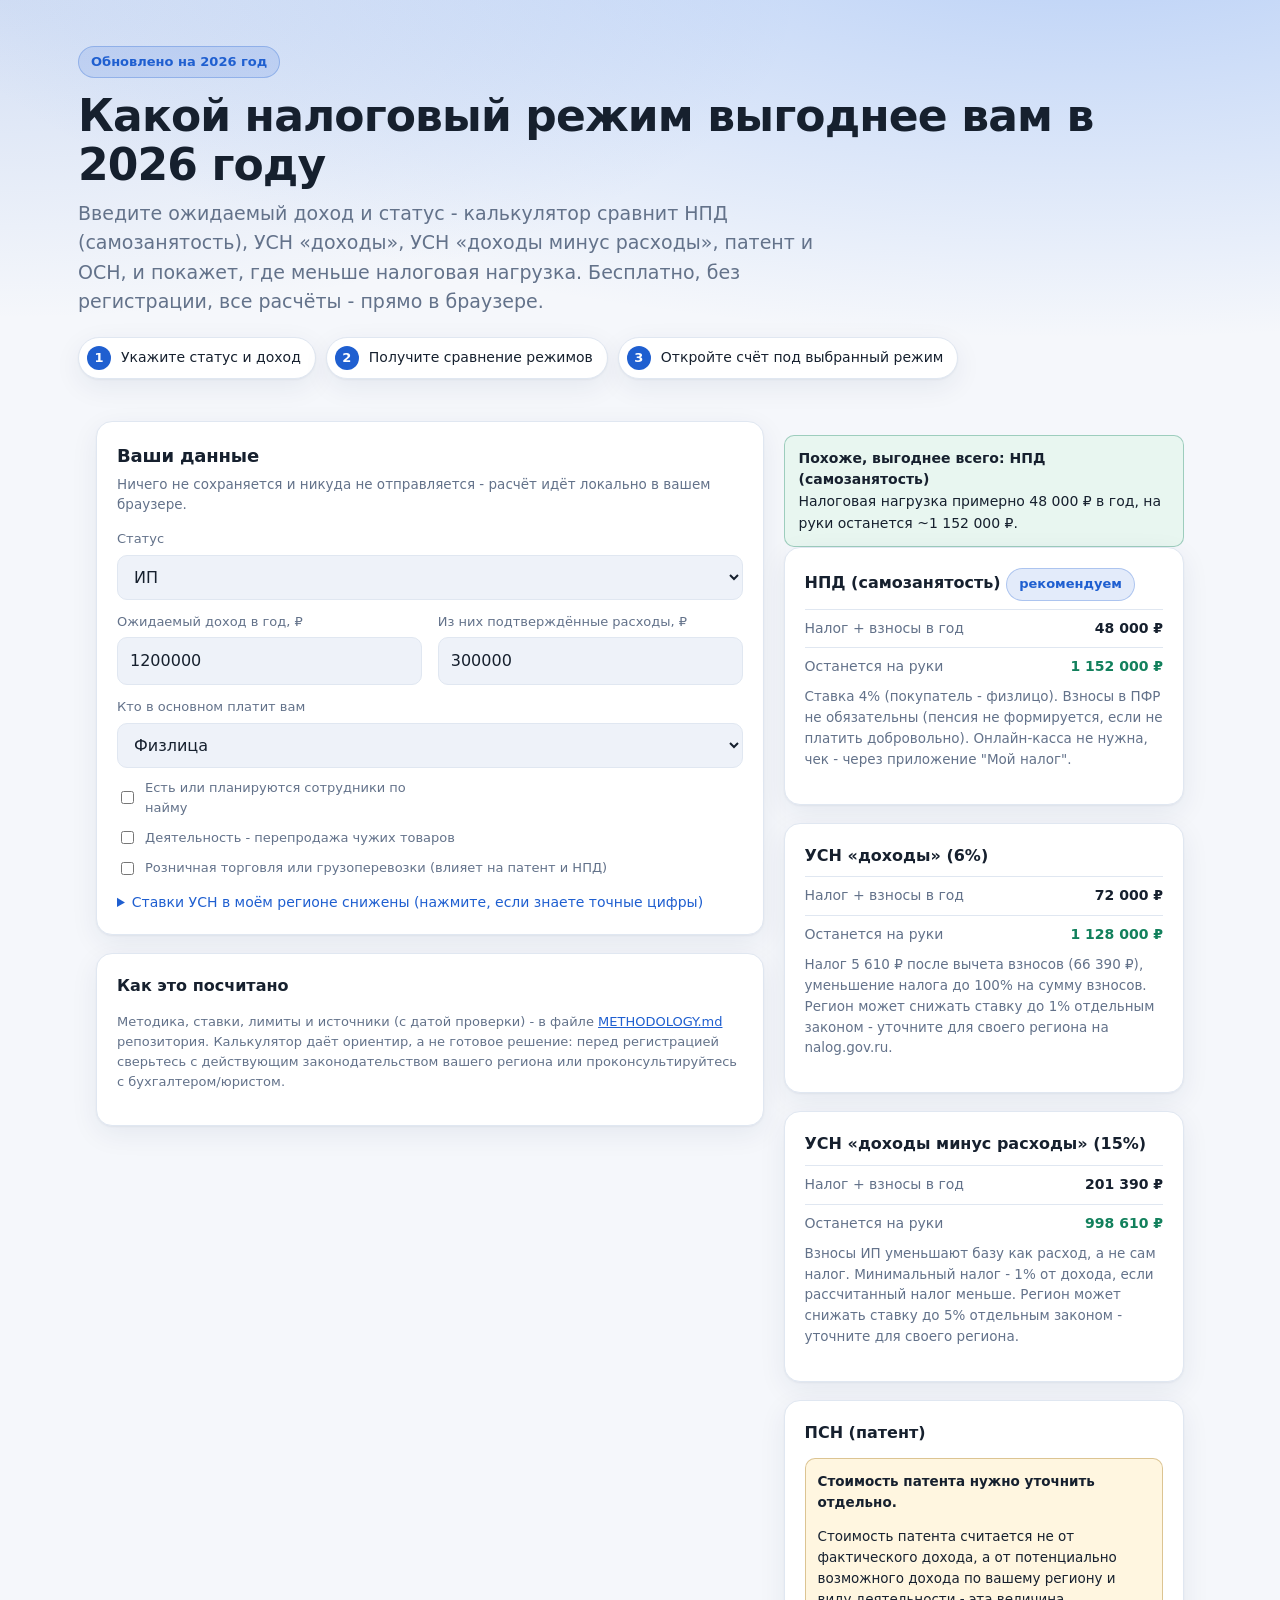
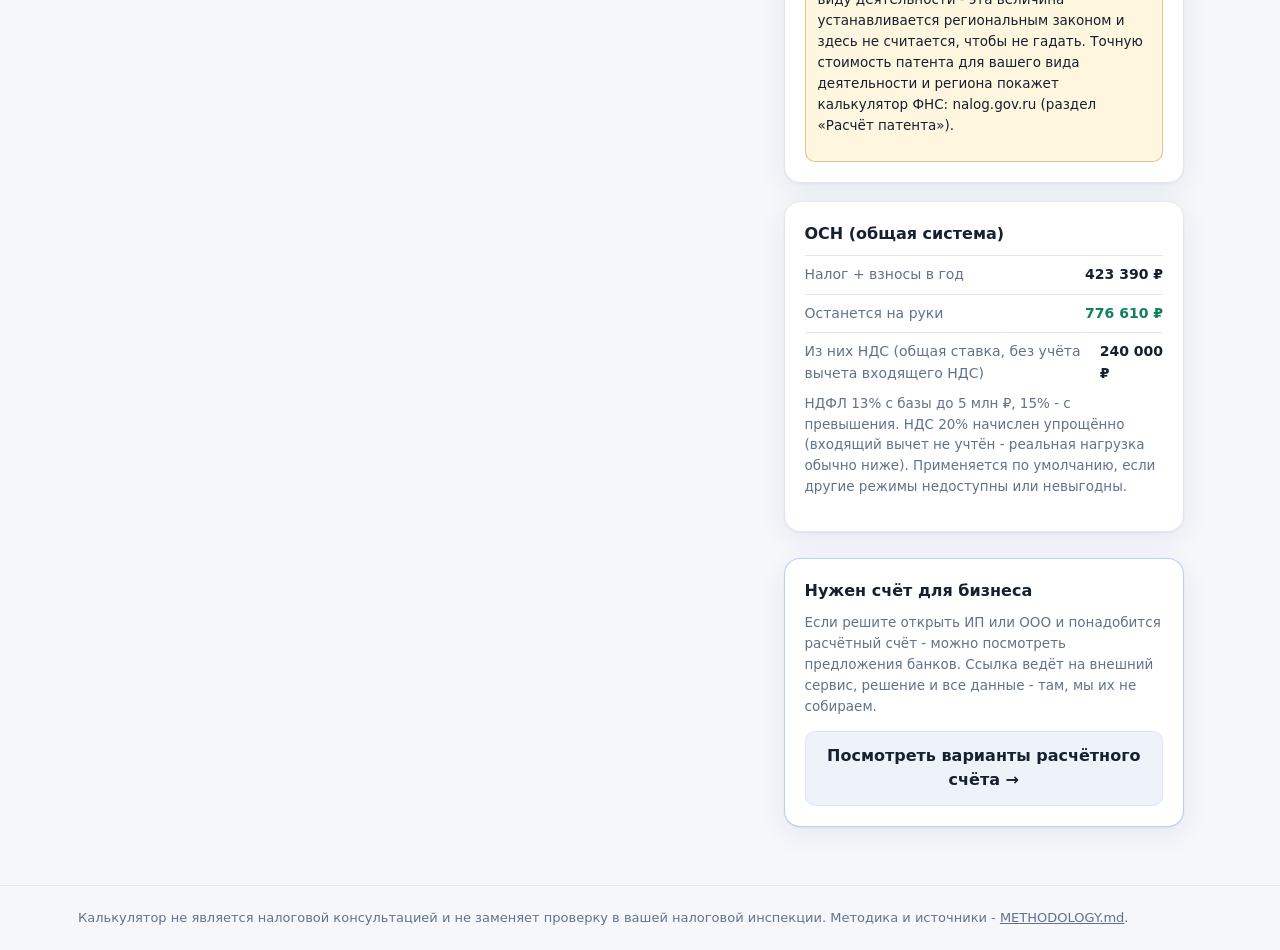
==== index.html @ a4907ee7 "feat: публикация налогового калькулятора" ====
<!DOCTYPE html>
<html lang="ru">
<head>
<meta charset="UTF-8">
<meta name="viewport" content="width=device-width, initial-scale=1">
<title>Какой налоговый режим выгоднее ИП и самозанятым - калькулятор 2026</title>
<meta name="description" content="Бесплатный калькулятор налогов для ИП, самозанятых и физлиц: сравнение НПД, УСН «доходы», УСН «доходы минус расходы», патента и ОСН по вашим цифрам за 2026 год.">
<meta name="keywords" content="налоговый калькулятор, УСН, НПД, самозанятые, патент, ИП, налоги 2026, какой режим выгоднее">
<link rel="canonical" href="https://kalkulyator-nalogov.github.io/">
<meta property="og:type" content="website">
<meta property="og:title" content="Какой налоговый режим выгоднее в 2026 году - калькулятор для ИП и самозанятых">
<meta property="og:description" content="Сравните НПД, УСН, патент и ОСН по своим цифрам за 30 секунд. Бесплатно, без регистрации.">
<meta property="og:url" content="https://kalkulyator-nalogov.github.io/">
<meta name="twitter:card" content="summary">
<link rel="stylesheet" href="style.css">
<style>
  .rko-block{margin-top:26px}
  .rko-block .card{border-color:color-mix(in srgb,var(--ac) 30%,transparent)}
  footer.foot a{color:var(--mut);text-decoration:underline}
</style>
<script type="application/ld+json">
{
  "@context": "https://schema.org",
  "@type": "WebApplication",
  "name": "Налоговый калькулятор для ИП и самозанятых",
  "applicationCategory": "FinanceApplication",
  "operatingSystem": "Any",
  "offers": { "@type": "Offer", "price": "0", "priceCurrency": "RUB" },
  "description": "Онлайн-калькулятор сравнивает НПД, УСН «доходы», УСН «доходы минус расходы», патент и ОСН по введённым данным и подсказывает, какой налоговый режим выгоднее в 2026 году."
}
</script>
</head>
<body>
<div class="hero">
  <div class="container">
    <span class="badge">Обновлено на 2026 год</span>
    <h1>Какой налоговый режим выгоднее вам в 2026 году</h1>
    <p class="lead">Введите ожидаемый доход и статус - калькулятор сравнит НПД (самозанятость), УСН «доходы», УСН «доходы минус расходы», патент и ОСН, и покажет, где меньше налоговая нагрузка. Бесплатно, без регистрации, все расчёты - прямо в браузере.</p>
    <div class="steps">
      <div class="step"><b>1</b> Укажите статус и доход</div>
      <div class="step"><b>2</b> Получите сравнение режимов</div>
      <div class="step"><b>3</b> Откройте счёт под выбранный режим</div>
    </div>
  </div>
</div>

<div class="container">
<div class="layout">
  <div>
    <form name="calc" class="card" autocomplete="off">
      <h2>Ваши данные</h2>
      <p class="hint">Ничего не сохраняется и никуда не отправляется - расчёт идёт локально в вашем браузере.</p>

      <label for="status">Статус</label>
      <select id="status" name="status">
        <option value="fiz">Физлицо (ещё не зарегистрирован)</option>
        <option value="ip" selected>ИП</option>
        <option value="ur">ООО</option>
      </select>

      <div class="grid2">
        <div>
          <label for="income">Ожидаемый доход в год, ₽</label>
          <input id="income" name="income" type="text" inputmode="decimal" value="1200000">
        </div>
        <div>
          <label for="expenses">Из них подтверждённые расходы, ₽</label>
          <input id="expenses" name="expenses" type="text" inputmode="decimal" value="300000">
        </div>
      </div>

      <label for="buyerType">Кто в основном платит вам</label>
      <select id="buyerType" name="buyerType">
        <option value="fiz">Физлица</option>
        <option value="ur">Юрлица / ИП</option>
      </select>

      <div class="grid2">
        <div class="check"><input id="hasStaff" name="hasStaff" type="checkbox"> <label for="hasStaff" style="margin:0">Есть или планируются сотрудники по найму</label></div>
        <div id="staffCountRow" style="display:none">
          <label for="staffCount">Сколько сотрудников</label>
          <input id="staffCount" name="staffCount" type="text" inputmode="numeric" value="1">
        </div>
      </div>

      <div class="check"><input id="resale" name="resale" type="checkbox"> <label for="resale" style="margin:0">Деятельность - перепродажа чужих товаров</label></div>
      <div class="check"><input id="excludedActivity" name="excludedActivity" type="checkbox"> <label for="excludedActivity" style="margin:0">Розничная торговля или грузоперевозки (влияет на патент и НПД)</label></div>

      <details style="margin-top:14px">
        <summary style="cursor:pointer;color:var(--ac);font-size:14px">Ставки УСН в моём регионе снижены (нажмите, если знаете точные цифры)</summary>
        <div class="grid2" style="margin-top:10px">
          <div>
            <label for="usnIncomeRate">Ставка УСН «доходы», %</label>
            <input id="usnIncomeRate" name="usnIncomeRate" type="text" inputmode="decimal" value="6">
          </div>
          <div>
            <label for="usnDrRate">Ставка УСН «доходы минус расходы», %</label>
            <input id="usnDrRate" name="usnDrRate" type="text" inputmode="decimal" value="15">
          </div>
        </div>
        <p class="hint tiny">По умолчанию стоят базовые федеральные ставки 6% и 15%. Регион может снижать их отдельным законом - точную ставку для своего региона и вида деятельности уточните на nalog.gov.ru или в своей налоговой.</p>
      </details>
    </form>

    <div class="card note-card">
      <h3>Как это посчитано</h3>
      <p>Методика, ставки, лимиты и источники (с датой проверки) - в файле <a href="METHODOLOGY.md">METHODOLOGY.md</a> репозитория. Калькулятор даёт ориентир, а не готовое решение: перед регистрацией сверьтесь с действующим законодательством вашего региона или проконсультируйтесь с бухгалтером/юристом.</p>
    </div>
  </div>

  <div>
    <div id="bestBox"></div>
    <div id="warnings"></div>
    <div id="results"></div>

    <div class="rko-block">
      <div class="card">
        <h3>Нужен счёт для бизнеса</h3>
        <p class="hint">Если решите открыть ИП или ООО и понадобится расчётный счёт - можно посмотреть предложения банков. Ссылка ведёт на внешний сервис, решение и все данные - там, мы их не собираем.</p>
        <a id="rkoLink" class="offer" href="https://rko-group.ru/" target="_blank" rel="noopener nofollow sponsored">
          <button type="button">Посмотреть варианты расчётного счёта →</button>
        </a>
      </div>
    </div>
  </div>
</div>
</div>

<footer class="foot">
  <div class="container">
    Калькулятор не является налоговой консультацией и не заменяет проверку в вашей налоговой инспекции. Методика и источники - <a href="METHODOLOGY.md">METHODOLOGY.md</a>.
  </div>
</footer>

<script src="app.js"></script>
</body>
</html>
---- style.css ----
/* Дизайн-система страницы. Все цвета - переменные: тёмная тема поддержана. */
:root{
  --bg:#f5f7fb;--surface:#fff;--surface-2:#eef2f9;--tx:#16202e;--mut:#63728a;--line:#e0e7f1;
  --ac:#1f5fd0;--ac-2:#5b93ef;--ac-ink:#fff;--ok:#12805c;--ok-bg:#e8f6f0;--bad:#c0392b;--bad-bg:#fdeceb;
  --warn:#9a6700;--warn-bg:#fff6e0;
  --r:16px;--r-sm:10px;--sh:0 1px 2px rgba(20,40,80,.05),0 8px 28px rgba(20,40,80,.07);
  --font:ui-sans-serif,system-ui,-apple-system,"Segoe UI",Roboto,"Helvetica Neue",Arial,sans-serif;
}
@media(prefers-color-scheme:dark){:root{
  --bg:#0f141c;--surface:#171e28;--surface-2:#1f2836;--tx:#e9eef6;--mut:#9aa8bd;--line:#2a3543;
  --ac:#6ba1ff;--ac-2:#2f5ea8;--ac-ink:#0b1017;--ok:#4fc79b;--ok-bg:#12291f;--bad:#f08a7f;--bad-bg:#2b1715;
  --warn:#e2b45a;--warn-bg:#2a2313;--sh:0 1px 2px rgba(0,0,0,.4),0 8px 28px rgba(0,0,0,.35)}}
*{box-sizing:border-box}
body{margin:0;background:var(--bg);color:var(--tx);font:16px/1.55 var(--font);-webkit-font-smoothing:antialiased}
.container{max-width:1160px;margin:0 auto;padding:0 18px}
a{color:var(--ac)}

.hero{background:radial-gradient(1200px 420px at 85% -20%,color-mix(in srgb,var(--ac-2) 40%,transparent),transparent),radial-gradient(800px 320px at 0% 0%,color-mix(in srgb,var(--ac) 16%,transparent),transparent);padding:46px 0 28px}
.badge{display:inline-flex;gap:8px;align-items:center;font-size:13px;color:var(--ac);background:color-mix(in srgb,var(--ac) 12%,transparent);border:1px solid color-mix(in srgb,var(--ac) 28%,transparent);padding:5px 12px;border-radius:999px;font-weight:600}
h1{font-size:clamp(28px,5vw,44px);line-height:1.1;margin:14px 0 10px;letter-spacing:-.02em}
.lead{color:var(--mut);font-size:clamp(16px,2.2vw,19px);max-width:760px;margin:0}
.steps{display:flex;flex-wrap:wrap;gap:10px;margin-top:20px}
.step{display:flex;gap:10px;align-items:center;background:var(--surface);border:1px solid var(--line);border-radius:999px;padding:8px 14px 8px 8px;font-size:14px;box-shadow:var(--sh)}
.step b{display:grid;place-items:center;width:24px;height:24px;border-radius:50%;background:var(--ac);color:var(--ac-ink);font-size:13px}

.layout{display:grid;grid-template-columns:1.25fr .75fr;gap:20px;align-items:start;padding:14px 18px 40px}
@media(max-width:940px){.layout{grid-template-columns:1fr}}
.card{background:var(--surface);border:1px solid var(--line);border-radius:var(--r);padding:20px;margin-bottom:18px;box-shadow:var(--sh)}
.card h2{font-size:18px;margin:0 0 4px;letter-spacing:-.01em}
.card h3{font-size:16px;margin:0 0 8px}
.hint{color:var(--mut);font-size:13.5px;margin:0 0 14px}

label{display:block;font-size:13px;color:var(--mut);margin:12px 0 5px;font-weight:500}
input,select,textarea{width:100%;padding:11px 12px;border:1px solid var(--line);border-radius:var(--r-sm);background:var(--surface-2);color:var(--tx);font:inherit}
input:focus,select:focus,textarea:focus{outline:none;border-color:var(--ac);box-shadow:0 0 0 3px color-mix(in srgb,var(--ac) 18%,transparent)}
textarea{resize:vertical}
.grid2{display:grid;grid-template-columns:1fr 1fr;gap:0 16px}
@media(max-width:620px){.grid2{grid-template-columns:1fr}}
.grid2 .wide{grid-column:1/-1}

/* Регион */
.region-box{margin-top:16px;background:var(--surface-2);border:1px solid var(--line);border-radius:var(--r-sm);padding:14px}
.region-grid{display:grid;grid-template-columns:repeat(4,1fr);gap:10px}
@media(max-width:620px){.region-grid{grid-template-columns:repeat(2,1fr)}}
.region-grid div{background:var(--surface);border:1px solid var(--line);border-radius:var(--r-sm);padding:10px}
.region-grid span{display:block;font-size:12px;color:var(--mut)}
.region-grid b{font-size:17px}
.npa{font-size:13px;margin:12px 0 4px}
.src{font-size:12px;color:var(--mut);margin:0}
.link-btn{background:none;border:none;color:var(--ac);cursor:pointer;font:inherit;text-decoration:underline;padding:0 0 0 8px}

/* Ниши */
.chips{display:flex;flex-wrap:wrap;gap:8px;margin-bottom:8px}
.chip{background:var(--surface-2);border:1px solid var(--line);border-radius:999px;padding:8px 14px;font:inherit;font-size:14px;color:var(--tx);cursor:pointer}
.chip:hover{border-color:var(--ac)}
.chip.on{background:var(--ac);color:var(--ac-ink);border-color:var(--ac)}

/* Смета */
.est-head,.est-row{display:grid;grid-template-columns:1fr 200px 130px 34px;gap:8px;align-items:center}
.est-head{font-size:12px;color:var(--mut);padding:0 0 6px}
.est-row{margin-bottom:8px}
@media(max-width:700px){.est-head{display:none}.est-row{grid-template-columns:1fr 1fr;grid-auto-rows:auto}.est-row .e-name{grid-column:1/-1}}
.del{background:none;border:1px solid var(--line);border-radius:8px;color:var(--mut);cursor:pointer;height:38px;font-size:18px;line-height:1}
.del:hover{color:var(--bad);border-color:var(--bad)}
.add{margin-top:6px;background:none;border:1px dashed var(--line);border-radius:var(--r-sm);color:var(--ac);padding:9px 14px;font:inherit;cursor:pointer}
.limits{margin-top:16px;display:grid;gap:8px}
.lim{display:grid;grid-template-columns:1fr 110px 170px;gap:10px;align-items:center;font-size:13px}
@media(max-width:620px){.lim{grid-template-columns:1fr 90px}.lim b{grid-column:1/-1;text-align:right}}
.lim .bar{height:8px;background:var(--surface-2);border-radius:99px;overflow:hidden}
.lim .bar i{display:block;height:100%;background:var(--ac)}
.lim.bad .bar i{background:var(--bad)}
.lim.bad b{color:var(--bad)}
.lim.total{border-top:1px solid var(--line);padding-top:8px;font-weight:600}

/* Вердикты */
.verdict{margin-top:14px;padding:12px 14px;border-radius:var(--r-sm);background:var(--surface-2);font-size:14px;border:1px solid var(--line)}
.verdict.ok{background:var(--ok-bg);border-color:color-mix(in srgb,var(--ok) 35%,transparent)}
.verdict.bad{background:var(--bad-bg);border-color:color-mix(in srgb,var(--bad) 35%,transparent)}

/* Итог */
.result .big{font-size:36px;font-weight:700;letter-spacing:-.02em;margin-top:8px}
.result .sub{color:var(--mut);font-size:13px;margin-bottom:12px}
.res-row{display:flex;justify-content:space-between;gap:10px;padding:8px 0;border-top:1px solid var(--line);font-size:14px}
.res-row span{color:var(--mut)}
.res-row b.g{color:var(--ok)}
.res-row b.n{color:var(--mut)}
.issues{margin-top:12px;padding:12px;border-radius:var(--r-sm);font-size:13.5px}
.issues ul{margin:6px 0 0;padding-left:18px}
.issues.bad{background:var(--bad-bg);color:var(--tx);border:1px solid color-mix(in srgb,var(--bad) 35%,transparent)}
.issues.warn{background:var(--warn-bg);border:1px solid color-mix(in srgb,var(--warn) 35%,transparent)}
.issues.good{background:var(--ok-bg);border:1px solid color-mix(in srgb,var(--ok) 35%,transparent)}
.actions{display:grid;gap:8px;margin-top:16px}
button.primary{background:var(--ac);color:var(--ac-ink);border:none}
.actions button,.modal-actions button,.offer button{padding:12px 16px;border-radius:var(--r-sm);border:1px solid var(--line);background:var(--surface-2);color:var(--tx);font:inherit;font-weight:600;cursor:pointer}
.actions button:hover,.offer button:hover{filter:brightness(1.05)}

/* Предложение услуги */
.offer .price{display:flex;align-items:baseline;gap:8px;margin:10px 0}
.offer .price b{font-size:26px}
.offer .price span{color:var(--mut);font-size:13px}
.offer button{width:100%}
.fine{font-size:12px;color:var(--mut);margin:10px 0 0}
.note-card p{font-size:13px;color:var(--mut)}

/* Риски */
.card.warn{border-color:color-mix(in srgb,var(--warn) 45%,transparent);background:var(--warn-bg)}
.cases{font-size:14px;padding-left:18px}
.cases li{margin-bottom:8px}
.rule{font-size:14px;background:var(--surface);border:1px solid var(--line);border-radius:var(--r-sm);padding:12px}

.faq-item{border-top:1px solid var(--line);padding:12px 0}
.faq-item h3{font-size:15px;margin:0 0 4px}
.faq-item p{margin:0;font-size:14px;color:var(--mut)}

.foot{border-top:1px solid var(--line);padding:22px 0;color:var(--mut);font-size:13px}

/* Модальные окна */
dialog{border:1px solid var(--line);border-radius:var(--r);padding:0;background:var(--surface);color:var(--tx);max-width:520px;width:92%}
dialog::backdrop{background:rgba(10,20,35,.55)}
.modal{padding:20px}
.modal h3{margin:0 0 6px}
.modal-actions{display:flex;gap:8px;justify-content:flex-end;margin-top:14px}
.check{display:flex;align-items:center;gap:8px;font-size:13px;color:var(--mut);margin-top:10px}
.check input{width:auto}
.hint.tiny{font-size:12px;margin:4px 0 0}
/* Платный доступ */
.offer .what{font-size:13.5px;color:var(--mut);padding-left:18px;margin:0 0 10px}
.offer .what li{margin-bottom:6px}
button.locked::after{content:' 🔒';font-size:12px}
.preview{max-height:230px;overflow:hidden;position:relative;border:1px solid var(--line);border-radius:var(--r-sm);
  padding:14px;background:var(--surface-2);font-size:13.5px}
.preview::after{content:'';position:absolute;left:0;right:0;bottom:0;height:90px;
  background:linear-gradient(transparent,var(--surface-2))}
.preview h1{font-size:17px;margin:0 0 4px}
.preview h2{font-size:14px;margin:10px 0 4px}
.preview table{width:100%;border-collapse:collapse;font-size:12px}
.preview td,.preview th{border:1px solid var(--line);padding:3px 5px}
.paywall{margin-top:14px;padding:14px;border:1px solid var(--ac);border-radius:var(--r-sm);background:color-mix(in srgb,var(--ac) 6%,transparent)}
.paywall button.primary{width:100%;padding:12px;border:none;border-radius:var(--r-sm);font:inherit;font-weight:600;background:var(--ac);color:var(--ac-ink);cursor:pointer}
.code-row{display:flex;gap:8px}
.code-row button{padding:11px 16px;border:1px solid var(--line);border-radius:var(--r-sm);background:var(--surface-2);color:var(--tx);font:inherit;cursor:pointer;white-space:nowrap}
.err{color:var(--bad);font-size:13px;margin:8px 0 0;min-height:1em}
.q{display:inline-grid;place-items:center;width:16px;height:16px;border-radius:50%;background:var(--surface-2);border:1px solid var(--line);font-size:11px;cursor:help;color:var(--mut)}

.print-only{display:none}

/* Уведомление вместо alert: на телефоне системное окно легко пропустить, а ссылку - нет. */
.toast{position:fixed;left:50%;transform:translateX(-50%);bottom:18px;z-index:99;max-width:min(560px,92vw);
  background:var(--surface);border:1px solid var(--ac);border-radius:var(--r-sm);box-shadow:var(--sh);
  padding:12px 14px;font-size:14px;display:flex;gap:10px;align-items:center;flex-wrap:wrap}
.toast a{font-weight:600}
.toast button{background:none;border:none;color:var(--mut);font-size:18px;cursor:pointer;margin-left:auto}

/* Страница без JavaScript: честно говорим, что калькулятор не посчитает. */
.noscript{margin:18px;padding:14px;border:1px solid var(--bad);background:var(--bad-bg);border-radius:var(--r-sm)}
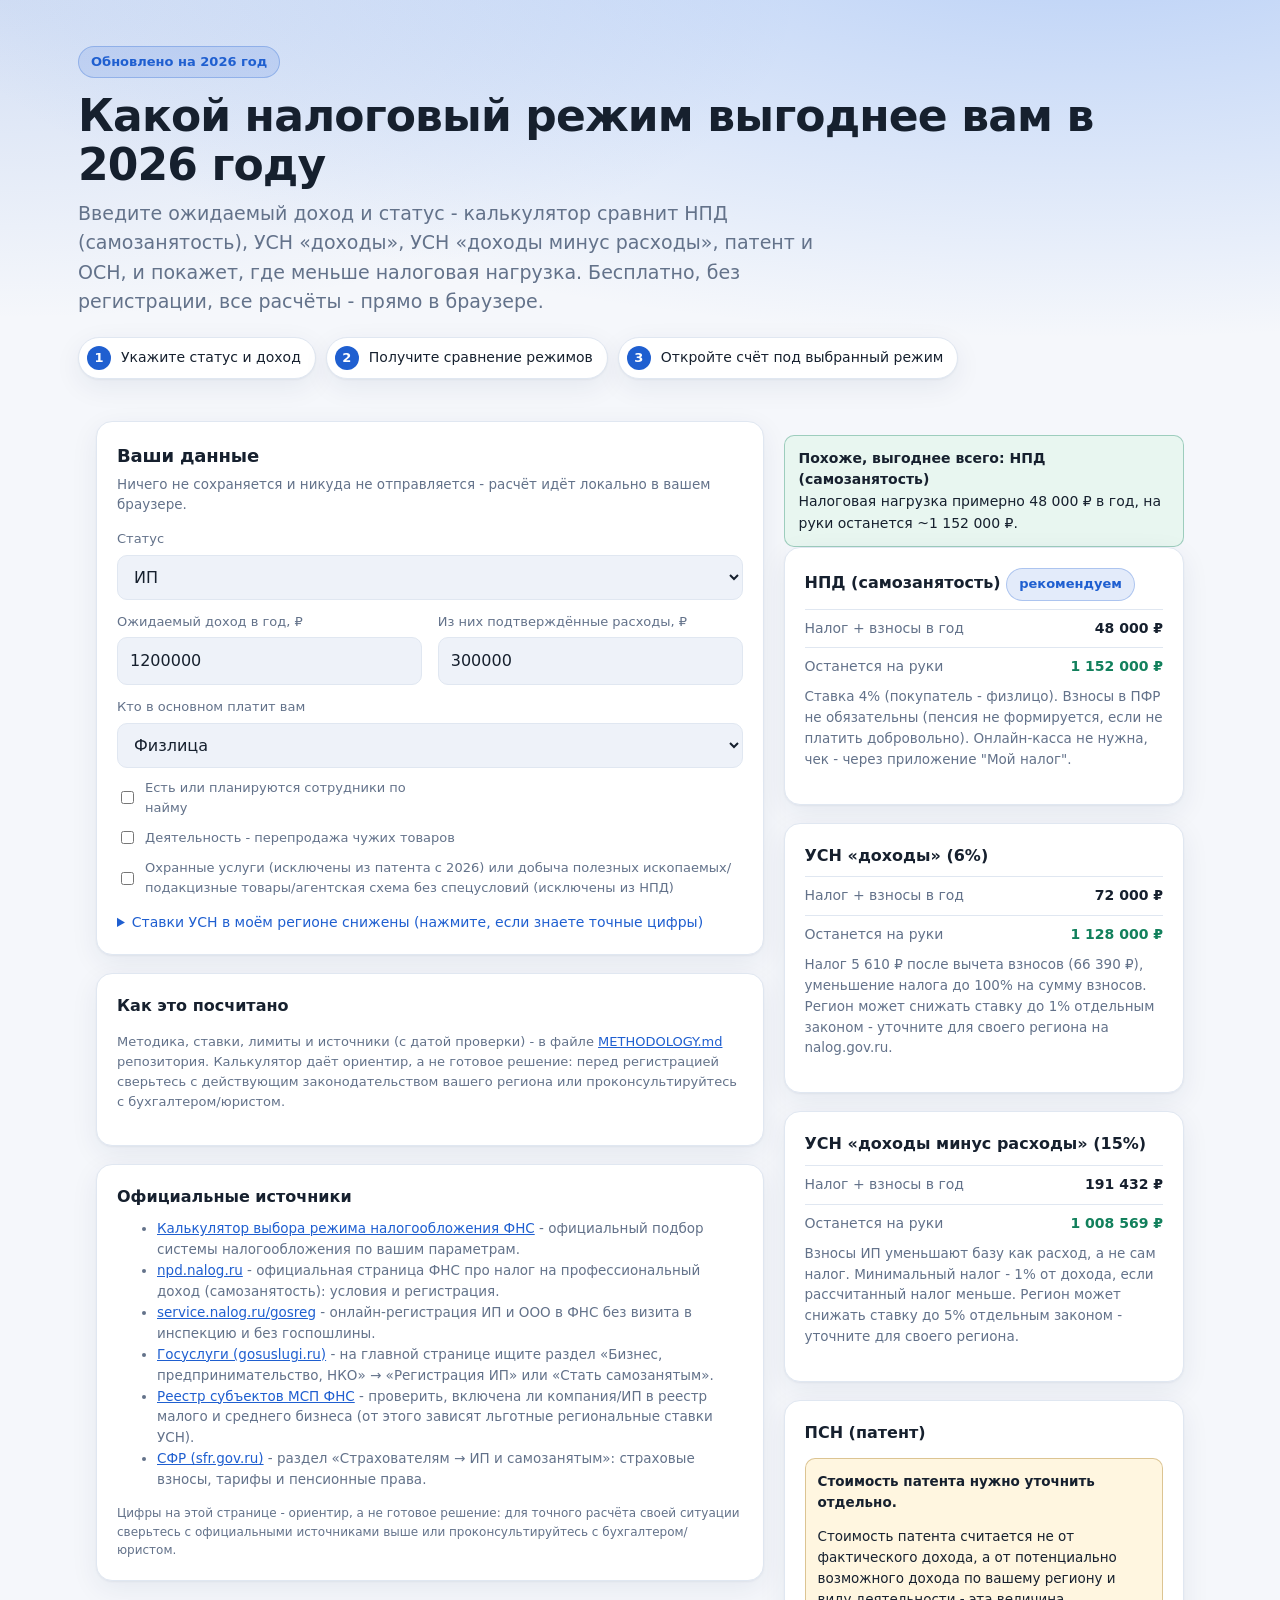
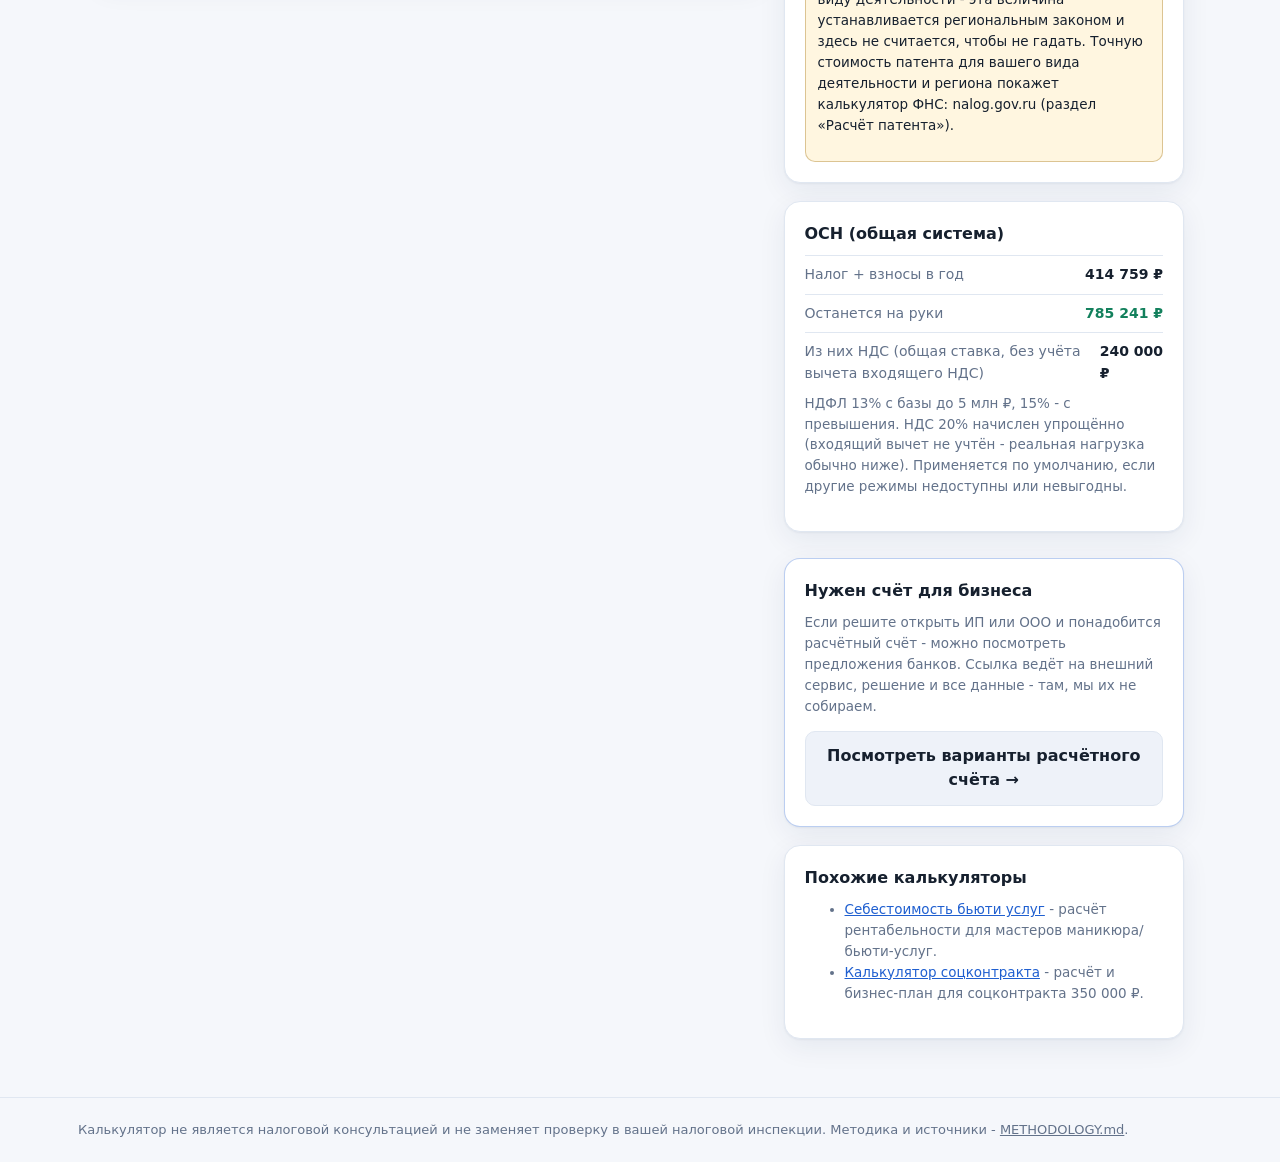
==== commit aec89089: "fix: критик расчёта + официальные источники + кросс-ссылки" ====
--- a/index.html
+++ b/index.html
@@ -84,7 +84,7 @@
       </div>
 
       <div class="check"><input id="resale" name="resale" type="checkbox"> <label for="resale" style="margin:0">Деятельность - перепродажа чужих товаров</label></div>
-      <div class="check"><input id="excludedActivity" name="excludedActivity" type="checkbox"> <label for="excludedActivity" style="margin:0">Розничная торговля или грузоперевозки (влияет на патент и НПД)</label></div>
+      <div class="check"><input id="excludedActivity" name="excludedActivity" type="checkbox"> <label for="excludedActivity" style="margin:0">Охранные услуги (исключены из патента с 2026) или добыча полезных ископаемых/подакцизные товары/агентская схема без спецусловий (исключены из НПД)</label></div>
 
       <details style="margin-top:14px">
         <summary style="cursor:pointer;color:var(--ac);font-size:14px">Ставки УСН в моём регионе снижены (нажмите, если знаете точные цифры)</summary>
@@ -106,6 +106,19 @@
       <h3>Как это посчитано</h3>
       <p>Методика, ставки, лимиты и источники (с датой проверки) - в файле <a href="METHODOLOGY.md">METHODOLOGY.md</a> репозитория. Калькулятор даёт ориентир, а не готовое решение: перед регистрацией сверьтесь с действующим законодательством вашего региона или проконсультируйтесь с бухгалтером/юристом.</p>
     </div>
+
+    <div class="card note-card">
+      <h3>Официальные источники</h3>
+      <ul class="hint">
+        <li><a href="https://www.nalog.gov.ru/rn77/service/mp/" target="_blank" rel="noopener">Калькулятор выбора режима налогообложения ФНС</a> - официальный подбор системы налогообложения по вашим параметрам.</li>
+        <li><a href="https://npd.nalog.ru/" target="_blank" rel="noopener">npd.nalog.ru</a> - официальная страница ФНС про налог на профессиональный доход (самозанятость): условия и регистрация.</li>
+        <li><a href="https://service.nalog.ru/gosreg/" target="_blank" rel="noopener">service.nalog.ru/gosreg</a> - онлайн-регистрация ИП и ООО в ФНС без визита в инспекцию и без госпошлины.</li>
+        <li><a href="https://www.gosuslugi.ru/" target="_blank" rel="noopener">Госуслуги (gosuslugi.ru)</a> - на главной странице ищите раздел «Бизнес, предпринимательство, НКО» → «Регистрация ИП» или «Стать самозанятым».</li>
+        <li><a href="https://rmsp.nalog.ru/" target="_blank" rel="noopener">Реестр субъектов МСП ФНС</a> - проверить, включена ли компания/ИП в реестр малого и среднего бизнеса (от этого зависят льготные региональные ставки УСН).</li>
+        <li><a href="https://sfr.gov.ru/" target="_blank" rel="noopener">СФР (sfr.gov.ru)</a> - раздел «Страхователям → ИП и самозанятым»: страховые взносы, тарифы и пенсионные права.</li>
+      </ul>
+      <p class="hint tiny">Цифры на этой странице - ориентир, а не готовое решение: для точного расчёта своей ситуации сверьтесь с официальными источниками выше или проконсультируйтесь с бухгалтером/юристом.</p>
+    </div>
   </div>
 
   <div>
@@ -122,6 +135,14 @@
         </a>
       </div>
     </div>
+
+    <div class="card note-card">
+      <h3>Похожие калькуляторы</h3>
+      <ul class="hint">
+        <li><a href="https://kalkulyator-mastera.github.io/?from=kalkulyator-nalogov" target="_blank" rel="noopener">Себестоимость бьюти услуг</a> - расчёт рентабельности для мастеров маникюра/бьюти-услуг.</li>
+        <li><a href="https://kalkulyator-soc-kontrakta.github.io/?from=kalkulyator-nalogov" target="_blank" rel="noopener">Калькулятор соцконтракта</a> - расчёт и бизнес-план для соцконтракта 350 000 ₽.</li>
+      </ul>
+    </div>
   </div>
 </div>
 </div>
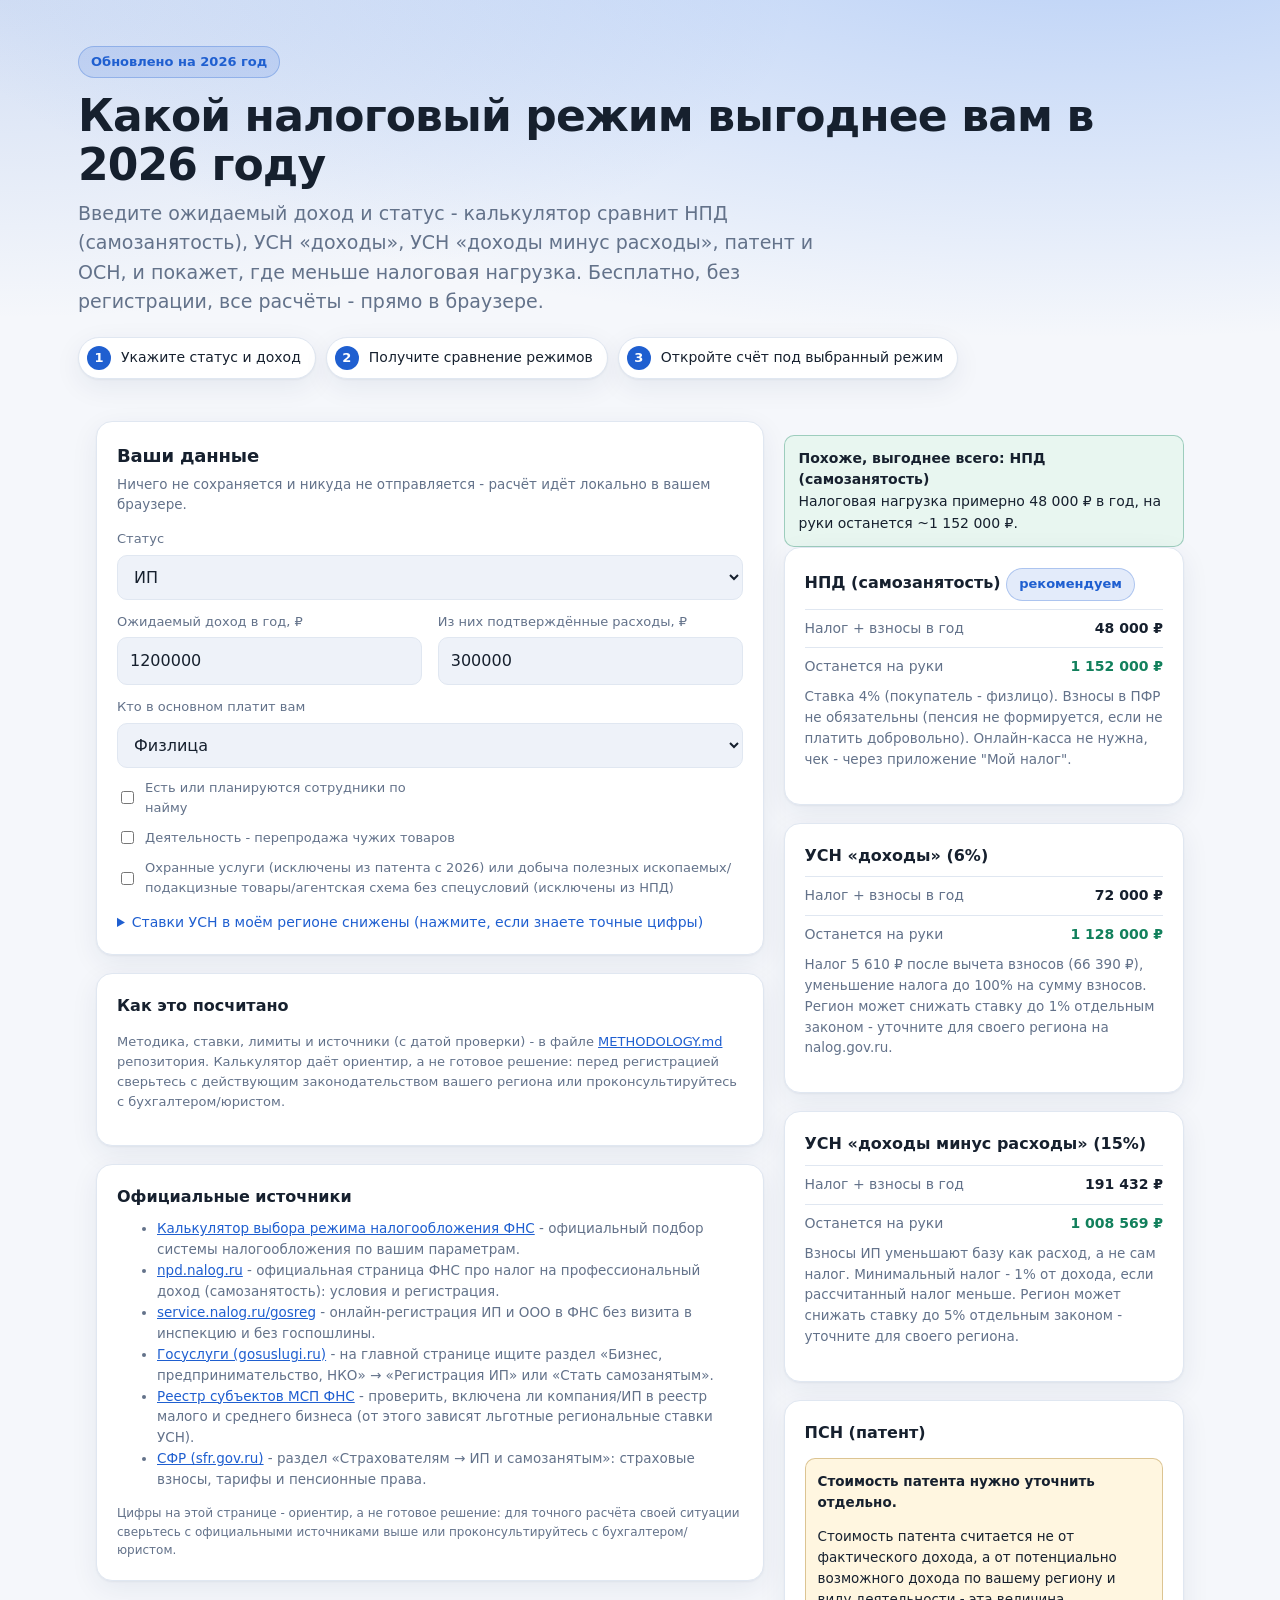
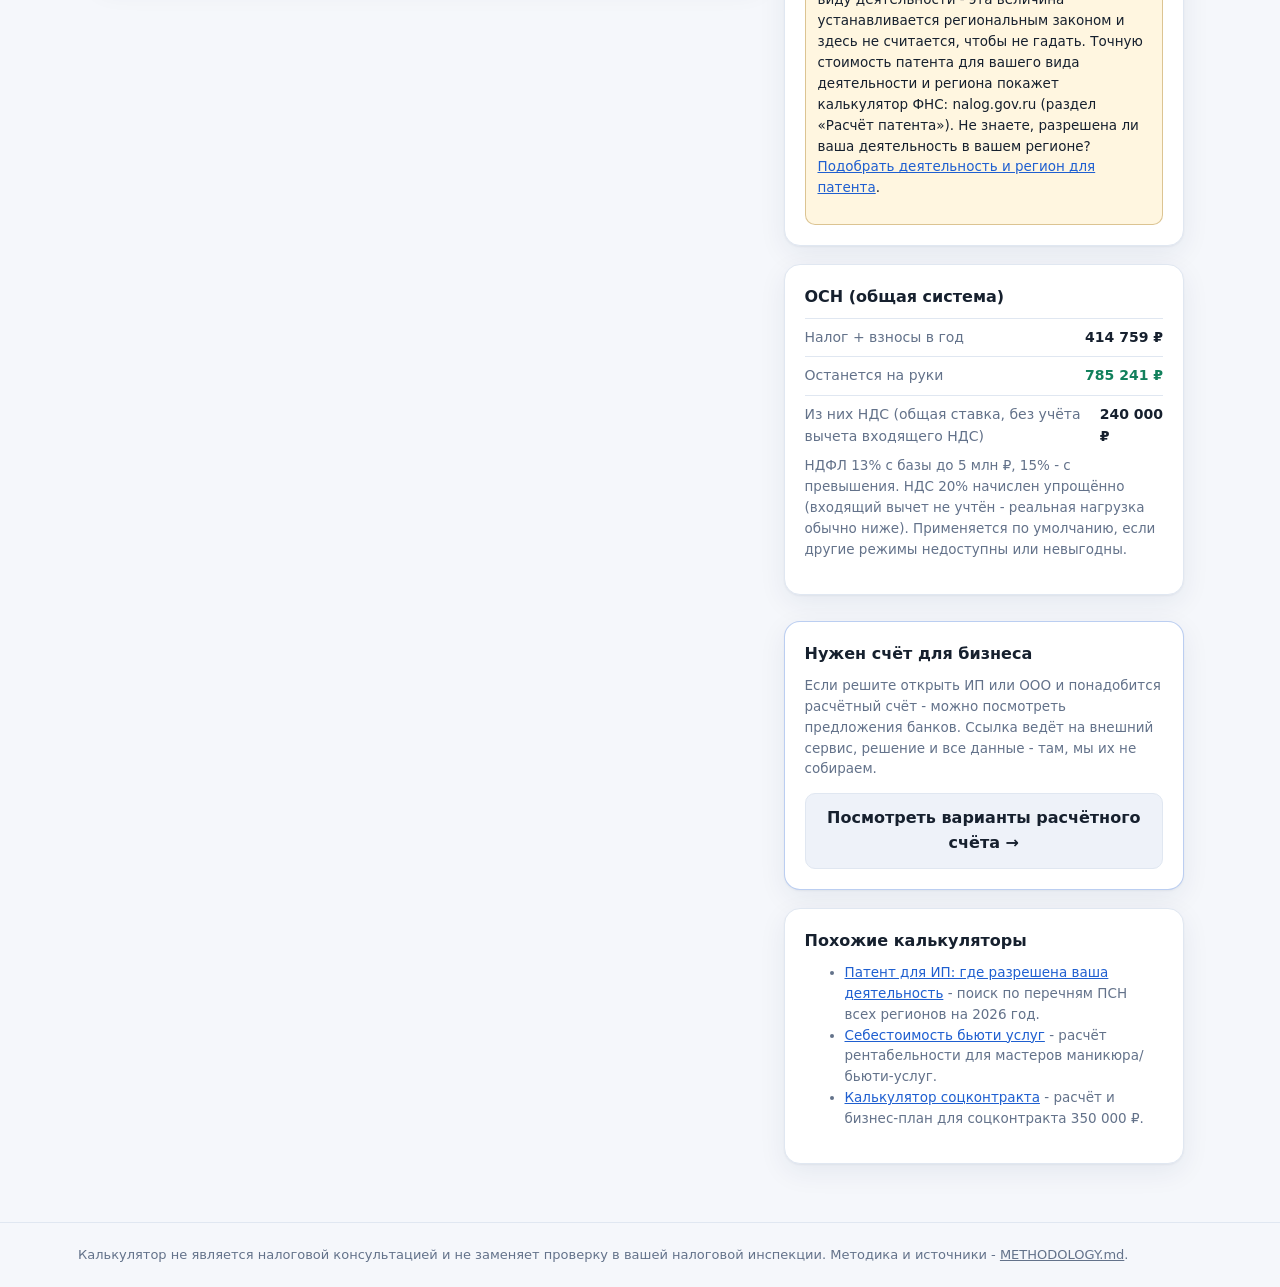
==== commit 903443b0: "feat: патентный калькулятор ПСН" ====
--- a/index.html
+++ b/index.html
@@ -139,6 +139,7 @@
     <div class="card note-card">
       <h3>Похожие калькуляторы</h3>
       <ul class="hint">
+        <li><a href="patent.html?from=kalkulyator-nalogov">Патент для ИП: где разрешена ваша деятельность</a> - поиск по перечням ПСН всех регионов на 2026 год.</li>
         <li><a href="https://kalkulyator-mastera.github.io/?from=kalkulyator-nalogov" target="_blank" rel="noopener">Себестоимость бьюти услуг</a> - расчёт рентабельности для мастеров маникюра/бьюти-услуг.</li>
         <li><a href="https://kalkulyator-soc-kontrakta.github.io/?from=kalkulyator-nalogov" target="_blank" rel="noopener">Калькулятор соцконтракта</a> - расчёт и бизнес-план для соцконтракта 350 000 ₽.</li>
       </ul>
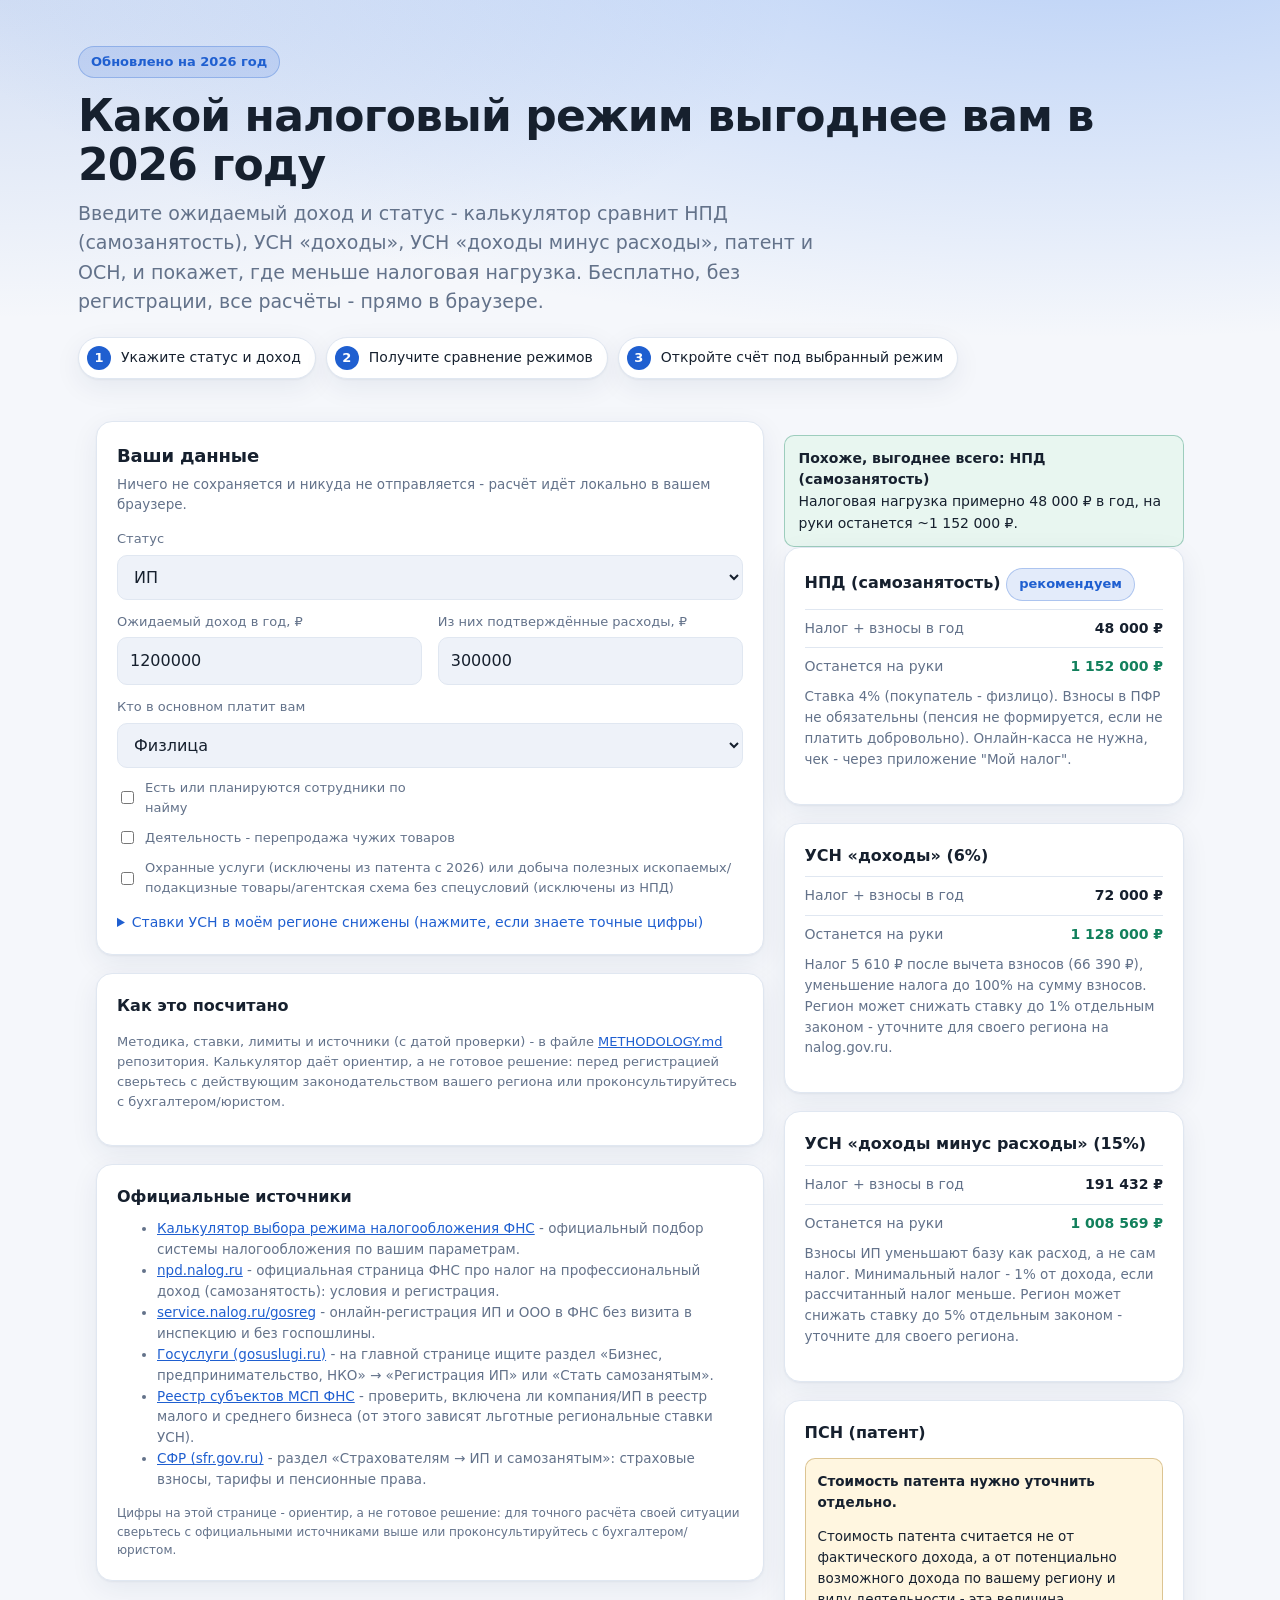
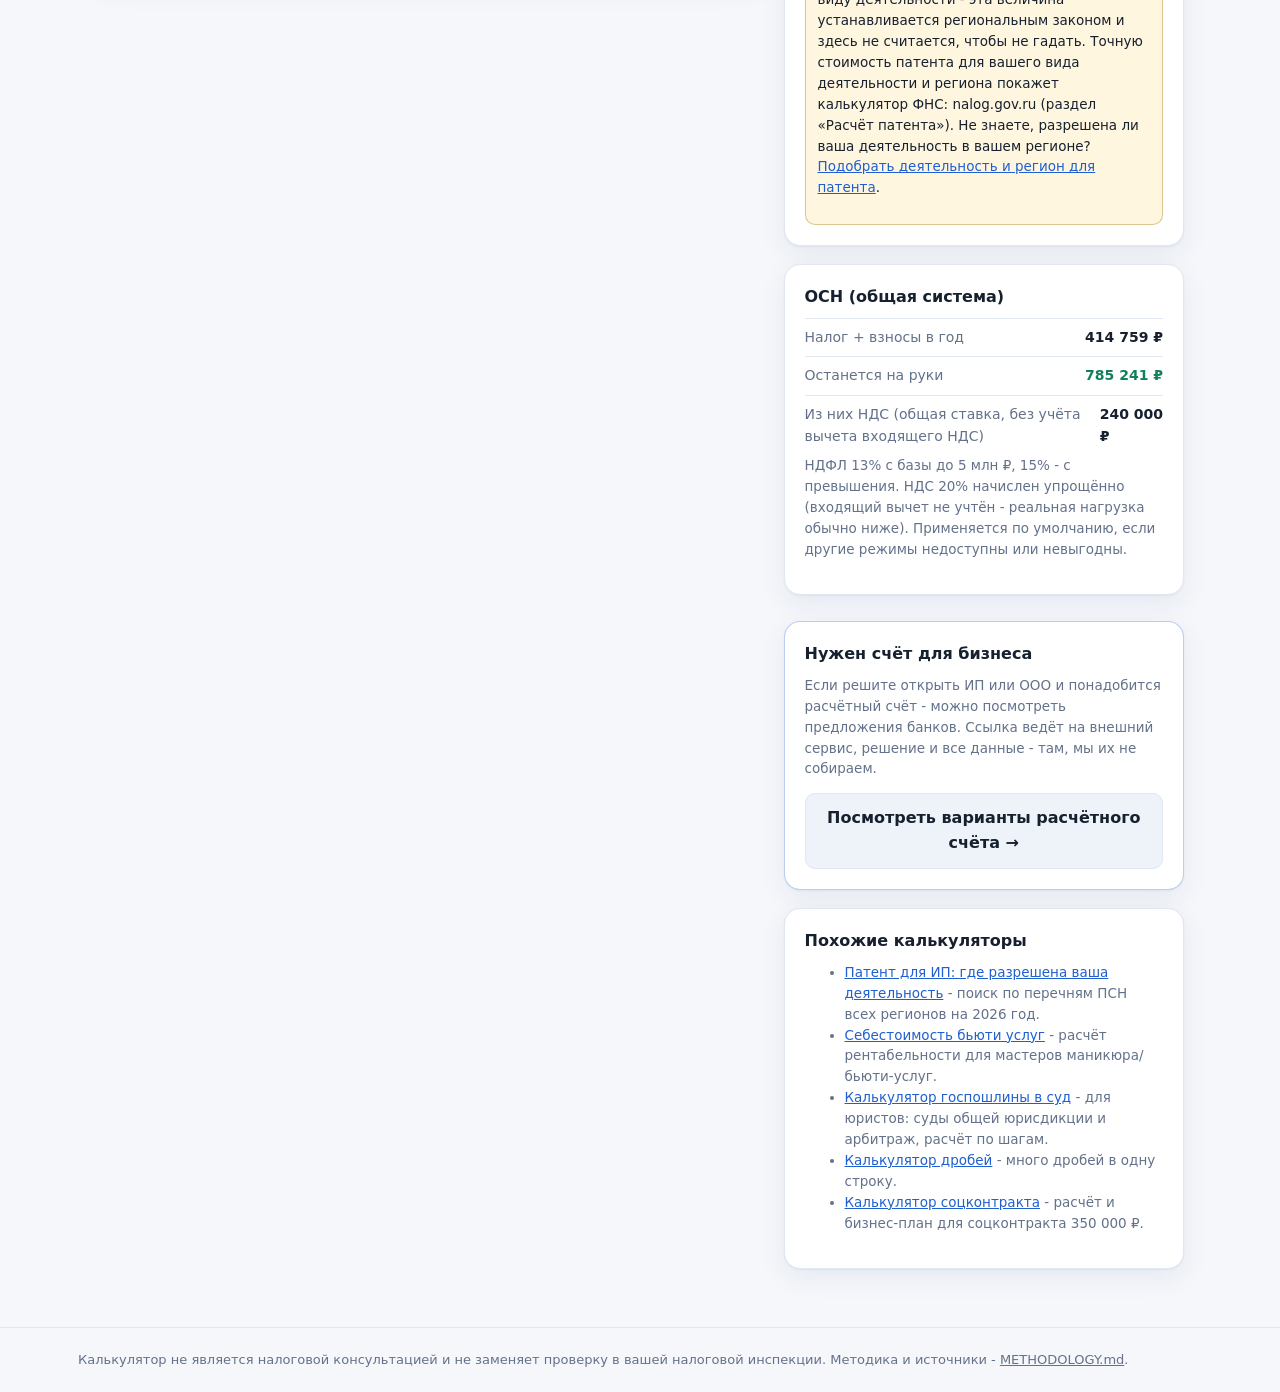
==== commit 0e498489: "feat: ссылки на калькулятор юриста" ====
--- a/index.html
+++ b/index.html
@@ -130,7 +130,7 @@
       <div class="card">
         <h3>Нужен счёт для бизнеса</h3>
         <p class="hint">Если решите открыть ИП или ООО и понадобится расчётный счёт - можно посмотреть предложения банков. Ссылка ведёт на внешний сервис, решение и все данные - там, мы их не собираем.</p>
-        <a id="rkoLink" class="offer" href="https://rko-group.ru/" target="_blank" rel="noopener nofollow sponsored">
+        <a id="rkoLink" class="offer" href="https://rko-group.ru/s/0FGSyhvN?sub1=Good" target="_blank" rel="noopener nofollow sponsored">
           <button type="button">Посмотреть варианты расчётного счёта →</button>
         </a>
       </div>
@@ -141,6 +141,8 @@
       <ul class="hint">
         <li><a href="patent.html?from=kalkulyator-nalogov">Патент для ИП: где разрешена ваша деятельность</a> - поиск по перечням ПСН всех регионов на 2026 год.</li>
         <li><a href="https://kalkulyator-mastera.github.io/?from=kalkulyator-nalogov" target="_blank" rel="noopener">Себестоимость бьюти услуг</a> - расчёт рентабельности для мастеров маникюра/бьюти-услуг.</li>
+        <li><a href="https://kalkulyator-yurista.github.io/?from=kalkulyator-nalogov" target="_blank" rel="noopener">Калькулятор госпошлины в суд</a> - для юристов: суды общей юрисдикции и арбитраж, расчёт по шагам.</li>
+        <li><a href="https://kalkulyator-yurista.github.io/drobi.html?from=kalkulyator-nalogov" target="_blank" rel="noopener">Калькулятор дробей</a> - много дробей в одну строку.</li>
         <li><a href="https://kalkulyator-soc-kontrakta.github.io/?from=kalkulyator-nalogov" target="_blank" rel="noopener">Калькулятор соцконтракта</a> - расчёт и бизнес-план для соцконтракта 350 000 ₽.</li>
       </ul>
     </div>
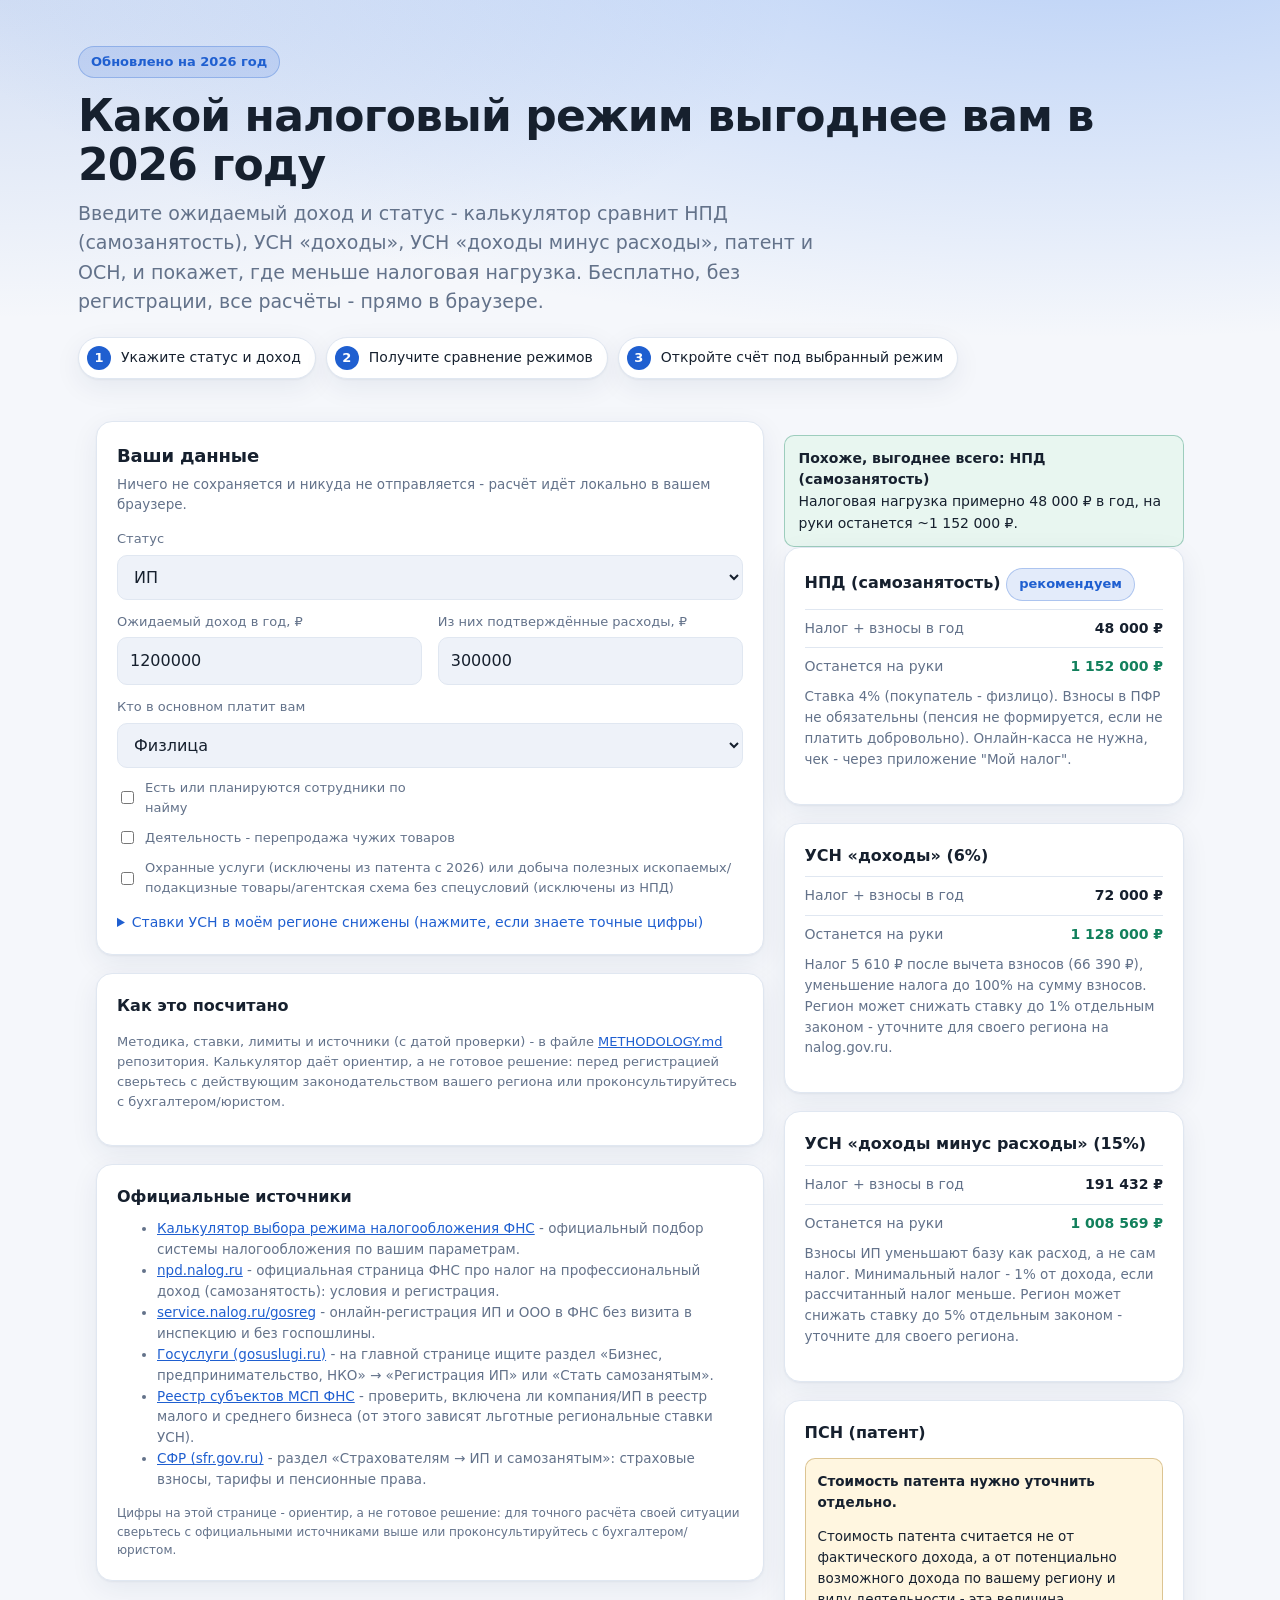
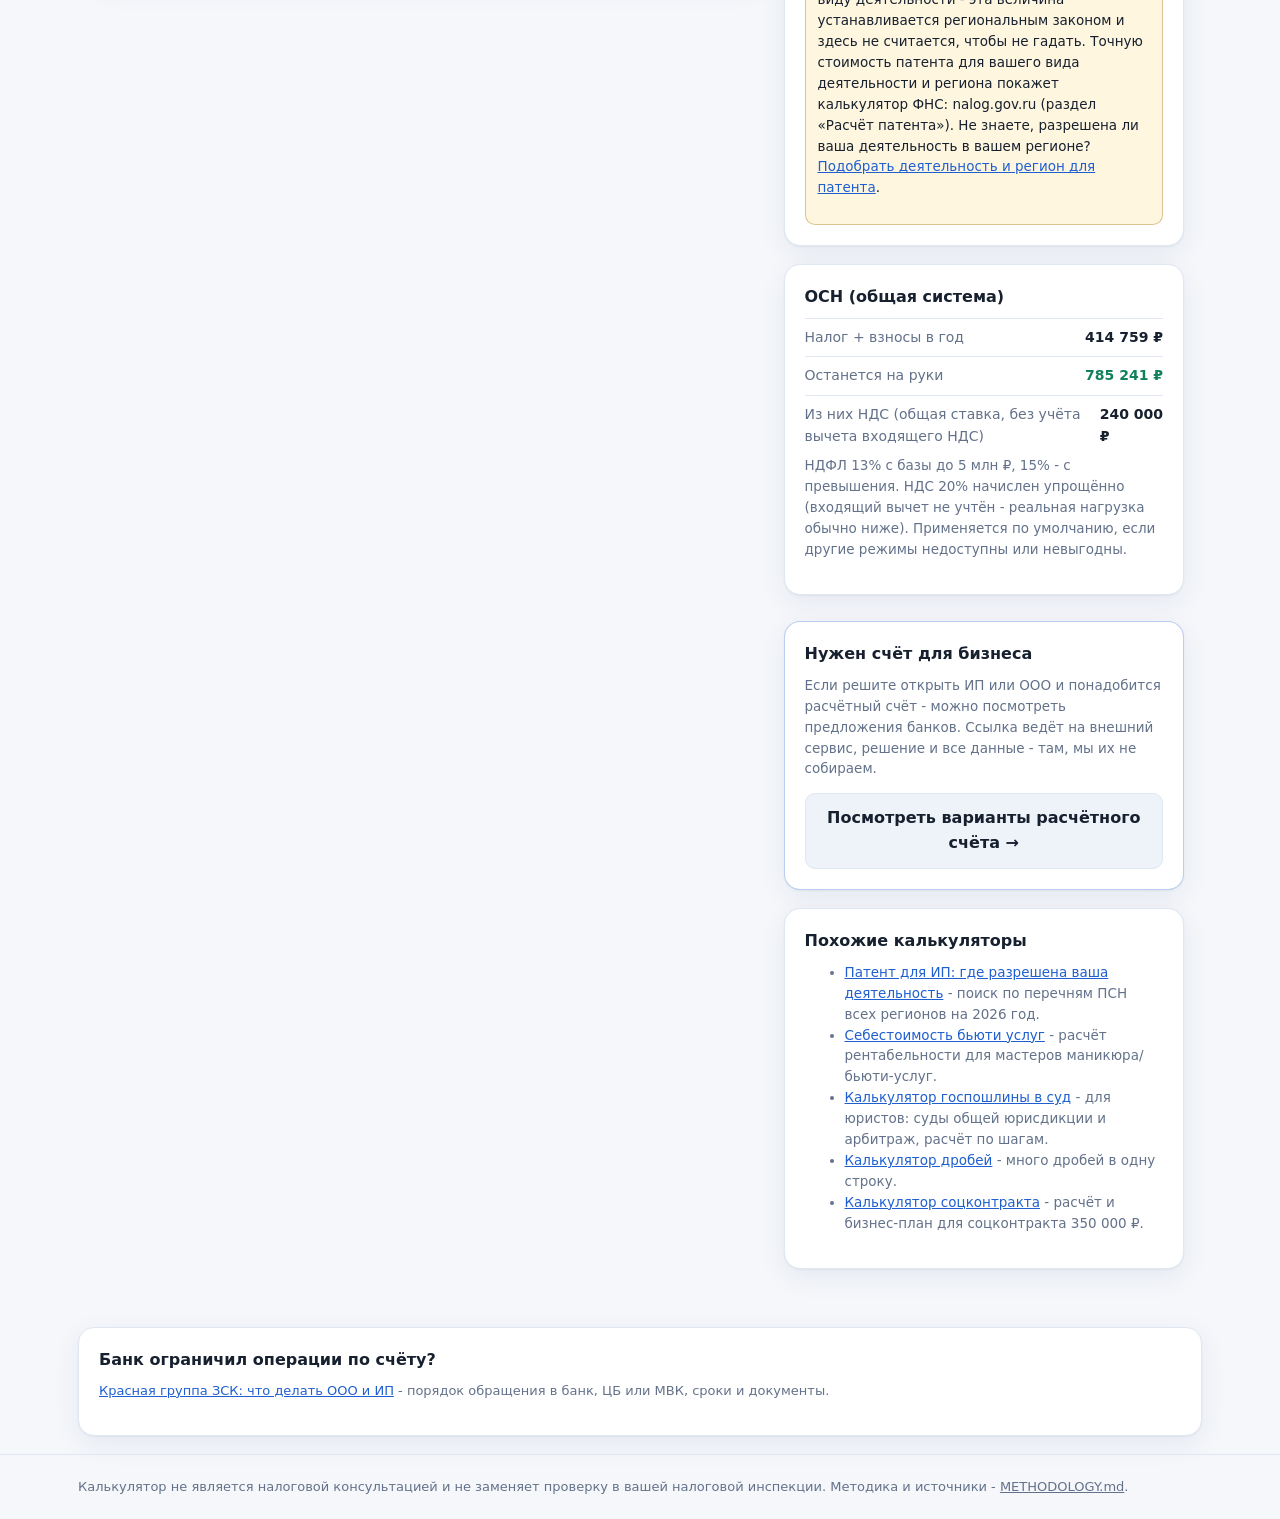
==== commit 1f2b7c37: "feat: link ZSK information guide" ====
--- a/index.html
+++ b/index.html
@@ -150,6 +150,11 @@
 </div>
 </div>
 
+
+<div class="container"><div class="card note-card">
+<h3>Банк ограничил операции по счёту?</h3>
+<p class="hint"><a href="https://razbor-zsk.github.io/?from=kalkulyator-nalogov" target="_blank" rel="noopener">Красная группа ЗСК: что делать ООО и ИП</a> - порядок обращения в банк, ЦБ или МВК, сроки и документы.</p>
+</div></div>
 <footer class="foot">
   <div class="container">
     Калькулятор не является налоговой консультацией и не заменяет проверку в вашей налоговой инспекции. Методика и источники - <a href="METHODOLOGY.md">METHODOLOGY.md</a>.
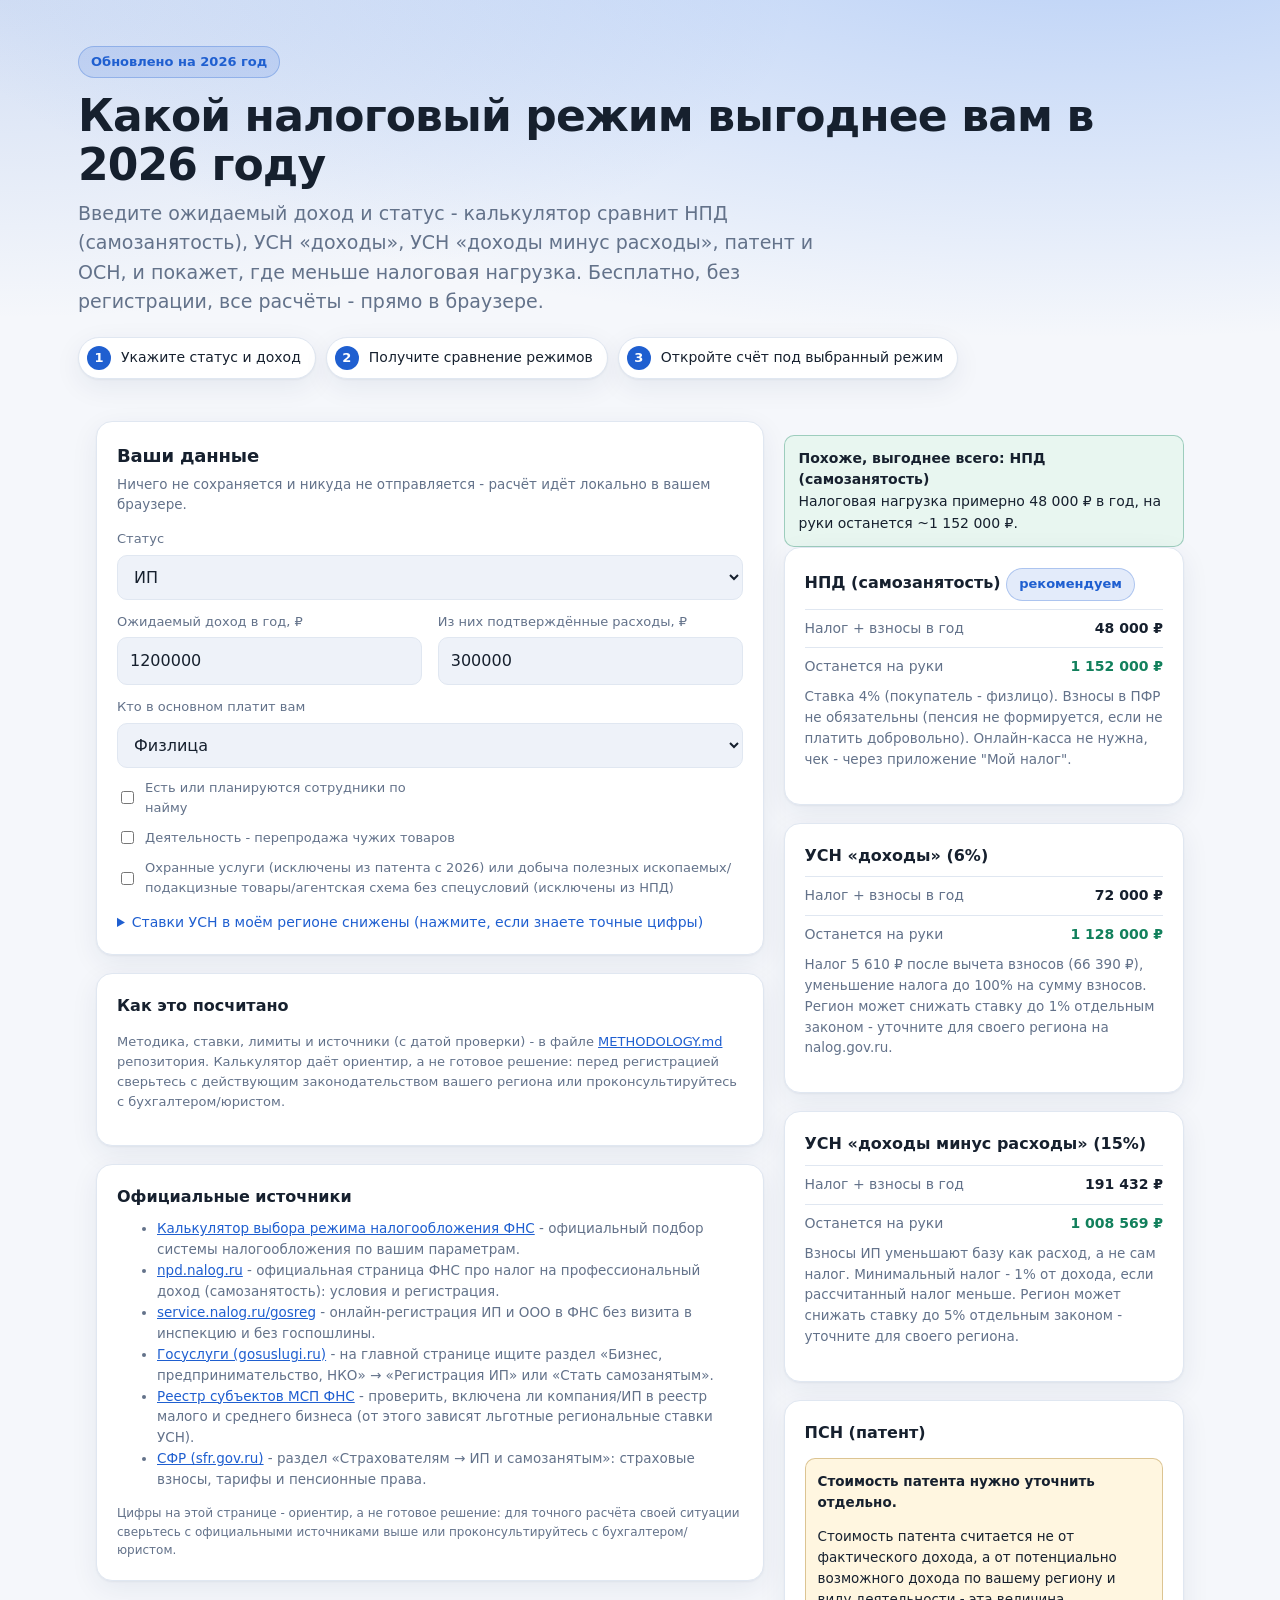
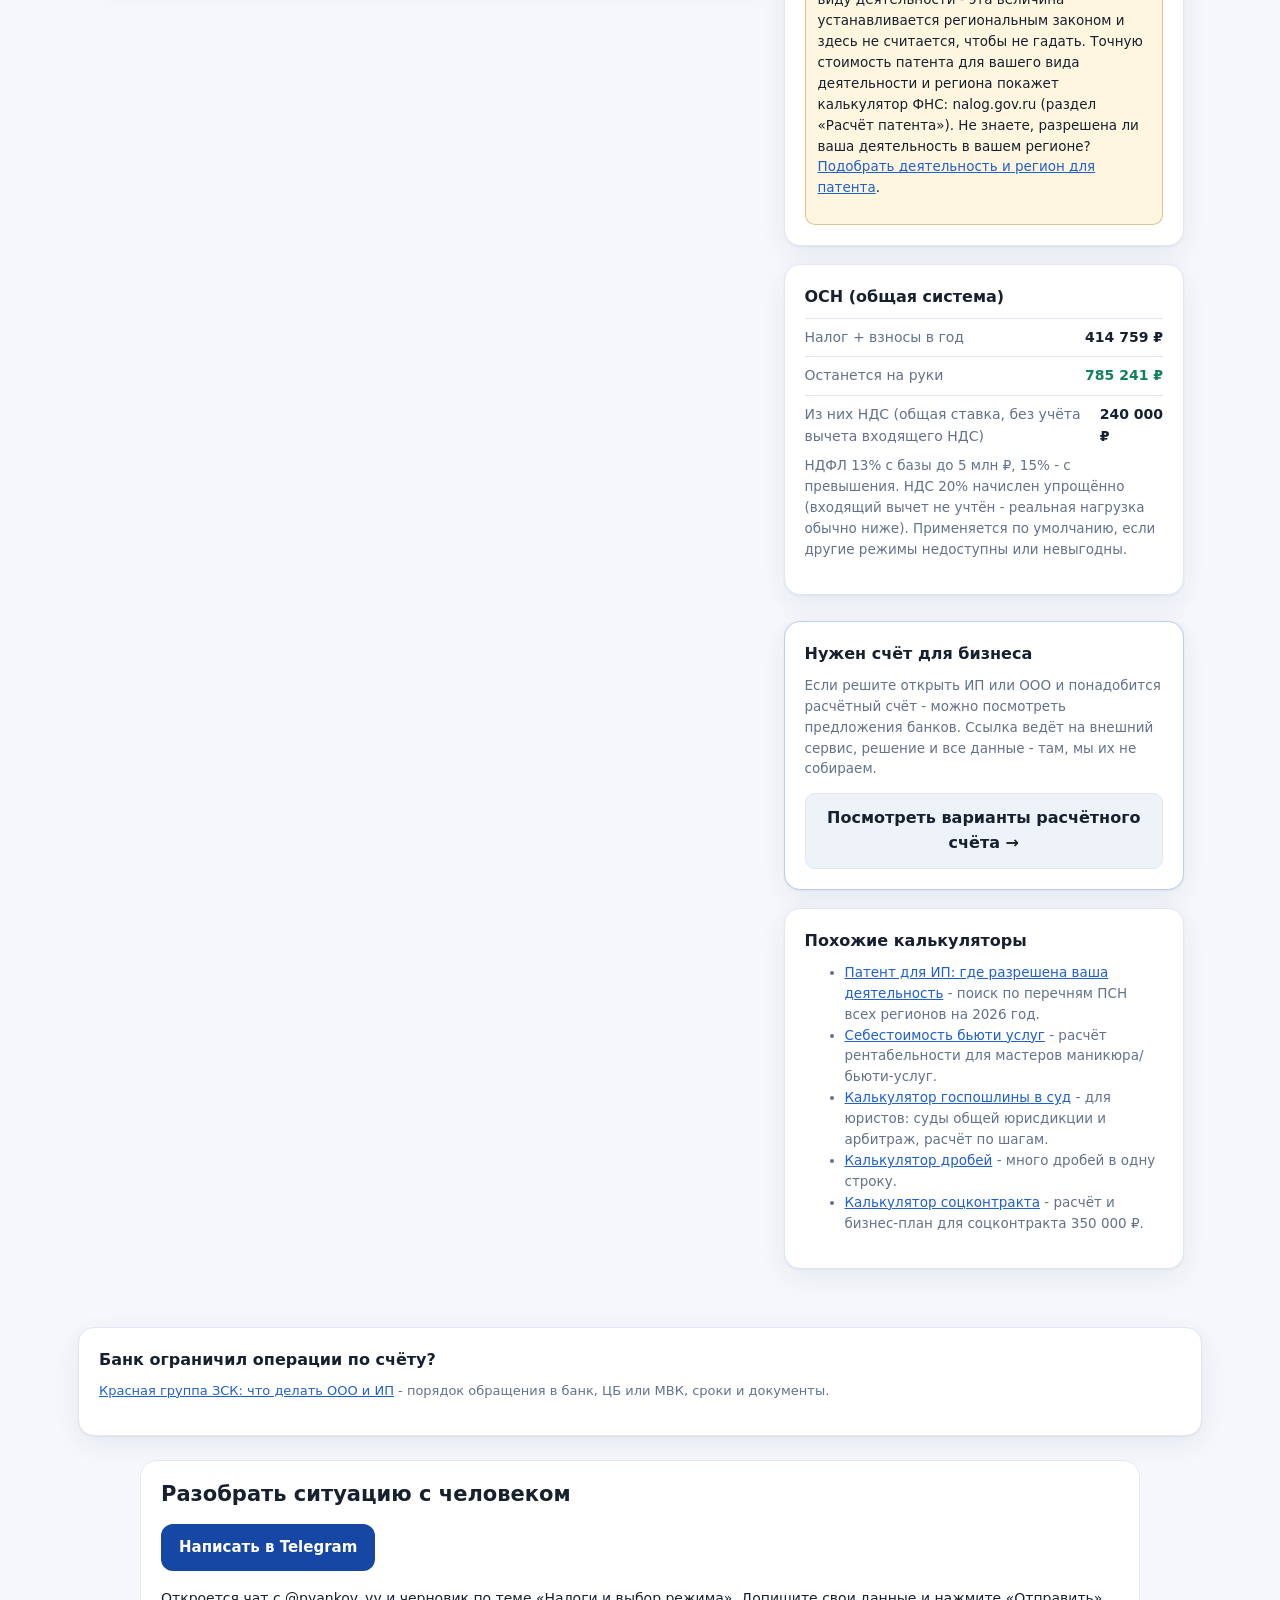
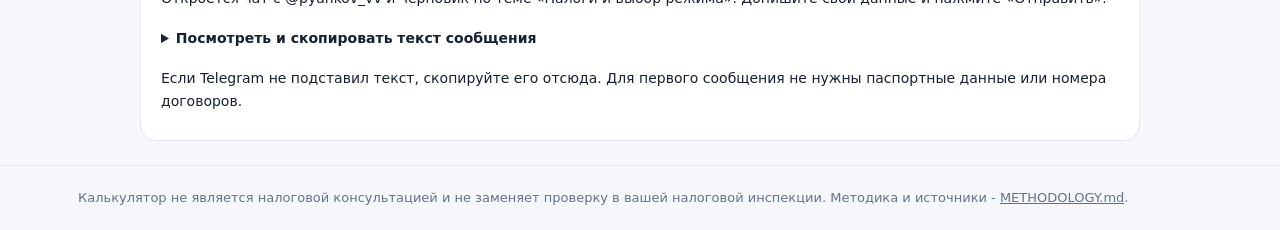
==== commit 15485c3b: "Use Telegram contact drafts tailored to each calculator" ====
--- a/index.html
+++ b/index.html
@@ -29,6 +29,8 @@
   "description": "Онлайн-калькулятор сравнивает НПД, УСН «доходы», УСН «доходы минус расходы», патент и ОСН по введённым данным и подсказывает, какой налоговый режим выгоднее в 2026 году."
 }
 </script>
+<link rel="stylesheet" href="telegram-contact.css">
+<script src="telegram-contact.js" defer></script>
 </head>
 <body>
 <div class="hero">
@@ -155,6 +157,23 @@
 <h3>Банк ограничил операции по счёту?</h3>
 <p class="hint"><a href="https://razbor-zsk.github.io/?from=kalkulyator-nalogov" target="_blank" rel="noopener">Красная группа ЗСК: что делать ООО и ИП</a> - порядок обращения в банк, ЦБ или МВК, сроки и документы.</p>
 </div></div>
+
+<section class="tg-first-message" aria-labelledby="tg-contact-title">
+<h2 id="tg-contact-title">Разобрать ситуацию с человеком</h2>
+<a class="tg-button" href="https://t.me/pyankov_vv?text=%D0%9F%D0%B8%D1%88%D1%83%20%D1%81%D0%BE%20%D1%81%D1%82%D1%80%D0%B0%D0%BD%D0%B8%D1%86%D1%8B%20%C2%AB%D0%9D%D0%B0%D0%BB%D0%BE%D0%B3%D0%BE%D0%B2%D1%8B%D0%B9%20%D0%BA%D0%B0%D0%BB%D1%8C%D0%BA%D1%83%D0%BB%D1%8F%D1%82%D0%BE%D1%80%C2%BB.%0A%D0%A2%D0%B5%D0%BC%D0%B0%3A%20%D0%9D%D0%B0%D0%BB%D0%BE%D0%B3%D0%B8%20%D0%B8%20%D0%B2%D1%8B%D0%B1%D0%BE%D1%80%20%D1%80%D0%B5%D0%B6%D0%B8%D0%BC%D0%B0.%0A%0A%D0%A0%D0%B5%D0%B3%D0%B8%D0%BE%D0%BD%3A%20%0A%D0%98%D0%9F%2C%20%D0%9E%D0%9E%D0%9E%20%D0%B8%D0%BB%D0%B8%20%D1%81%D0%B0%D0%BC%D0%BE%D0%B7%D0%B0%D0%BD%D1%8F%D1%82%D1%8B%D0%B9%3A%20%0A%D0%94%D0%B5%D1%8F%D1%82%D0%B5%D0%BB%D1%8C%D0%BD%D0%BE%D1%81%D1%82%D1%8C%3A%20%0A%D0%9C%D0%BE%D0%B9%20%D0%B2%D0%BE%D0%BF%D1%80%D0%BE%D1%81%3A%20" rel="noopener">Написать в Telegram</a>
+<p>Откроется чат с @pyankov_vv и черновик по теме «Налоги и выбор режима». Допишите свои данные и нажмите «Отправить».</p>
+<details><summary>Посмотреть и скопировать текст сообщения</summary>
+<pre data-tg-draft>Пишу со страницы «Налоговый калькулятор».
+Тема: Налоги и выбор режима.
+
+Регион:&#32;
+ИП, ООО или самозанятый:&#32;
+Деятельность:&#32;
+Мой вопрос: </pre>
+<button type="button" data-tg-copy hidden>Скопировать текст</button>
+<span class="tg-copy-status" role="status" aria-live="polite"></span>
+</details><p>Если Telegram не подставил текст, скопируйте его отсюда. Для первого сообщения не нужны паспортные данные или номера договоров.</p>
+</section>
 <footer class="foot">
   <div class="container">
     Калькулятор не является налоговой консультацией и не заменяет проверку в вашей налоговой инспекции. Методика и источники - <a href="METHODOLOGY.md">METHODOLOGY.md</a>.
--- a/telegram-contact.css
+++ b/telegram-contact.css
@@ -0,0 +1,13 @@
+/* Только оформление блока первого сообщения в Telegram. */
+.tg-first-message{box-sizing:border-box;max-width:1000px;margin:24px auto;padding:20px;background:var(--card,#fff);color:var(--ink,var(--tx,#172033));border:1px solid var(--line,#d9e1ed);border-radius:16px;font:inherit;text-align:left}
+.tg-first-message h2{font-size:21px;line-height:1.3;margin:0 0 8px;color:inherit}
+.tg-first-message p{font-size:14px;line-height:1.6;margin:8px 0;color:inherit}
+.tg-first-message .tg-button{display:inline-block;padding:12px 18px;min-height:44px;border-radius:12px;background:#1647a5;color:#fff;font-size:15px;font-weight:700;text-decoration:none;margin:8px 0}
+.tg-first-message summary{font-size:14px;cursor:pointer;padding:10px 0;color:inherit;font-weight:600}
+.tg-first-message pre{white-space:pre-wrap;overflow-wrap:anywhere;font:14px/1.6 system-ui,sans-serif;padding:14px;border:1px solid var(--line,#d9e1ed);border-radius:10px;background:var(--field,var(--bg2,#f7f9fc));color:inherit}
+.tg-first-message button{font:inherit;font-size:14px;min-height:44px;padding:10px 14px;border:1px solid var(--line,#d9e1ed);border-radius:10px;background:var(--field,var(--bg2,#f7f9fc));color:inherit;cursor:pointer}
+.tg-first-message :focus-visible{outline:3px solid #1682aa;outline-offset:3px}
+.tg-first-message [hidden]{display:none!important}
+.tg-first-message .tg-copy-status{display:block;min-height:1.5em;font-size:13px;margin-top:8px}
+@media(max-width:650px){.tg-first-message{margin:20px 12px;padding:18px}.tg-first-message .tg-button{display:block;text-align:center}}
+@media(prefers-color-scheme:dark){.tg-first-message{background:var(--card,#161d2b);color:var(--ink,var(--tx,#edf0f5));border-color:var(--line,#334055)}.tg-first-message pre,.tg-first-message button{background:var(--field,var(--bg2,#111827));border-color:var(--line,#334055)}}
